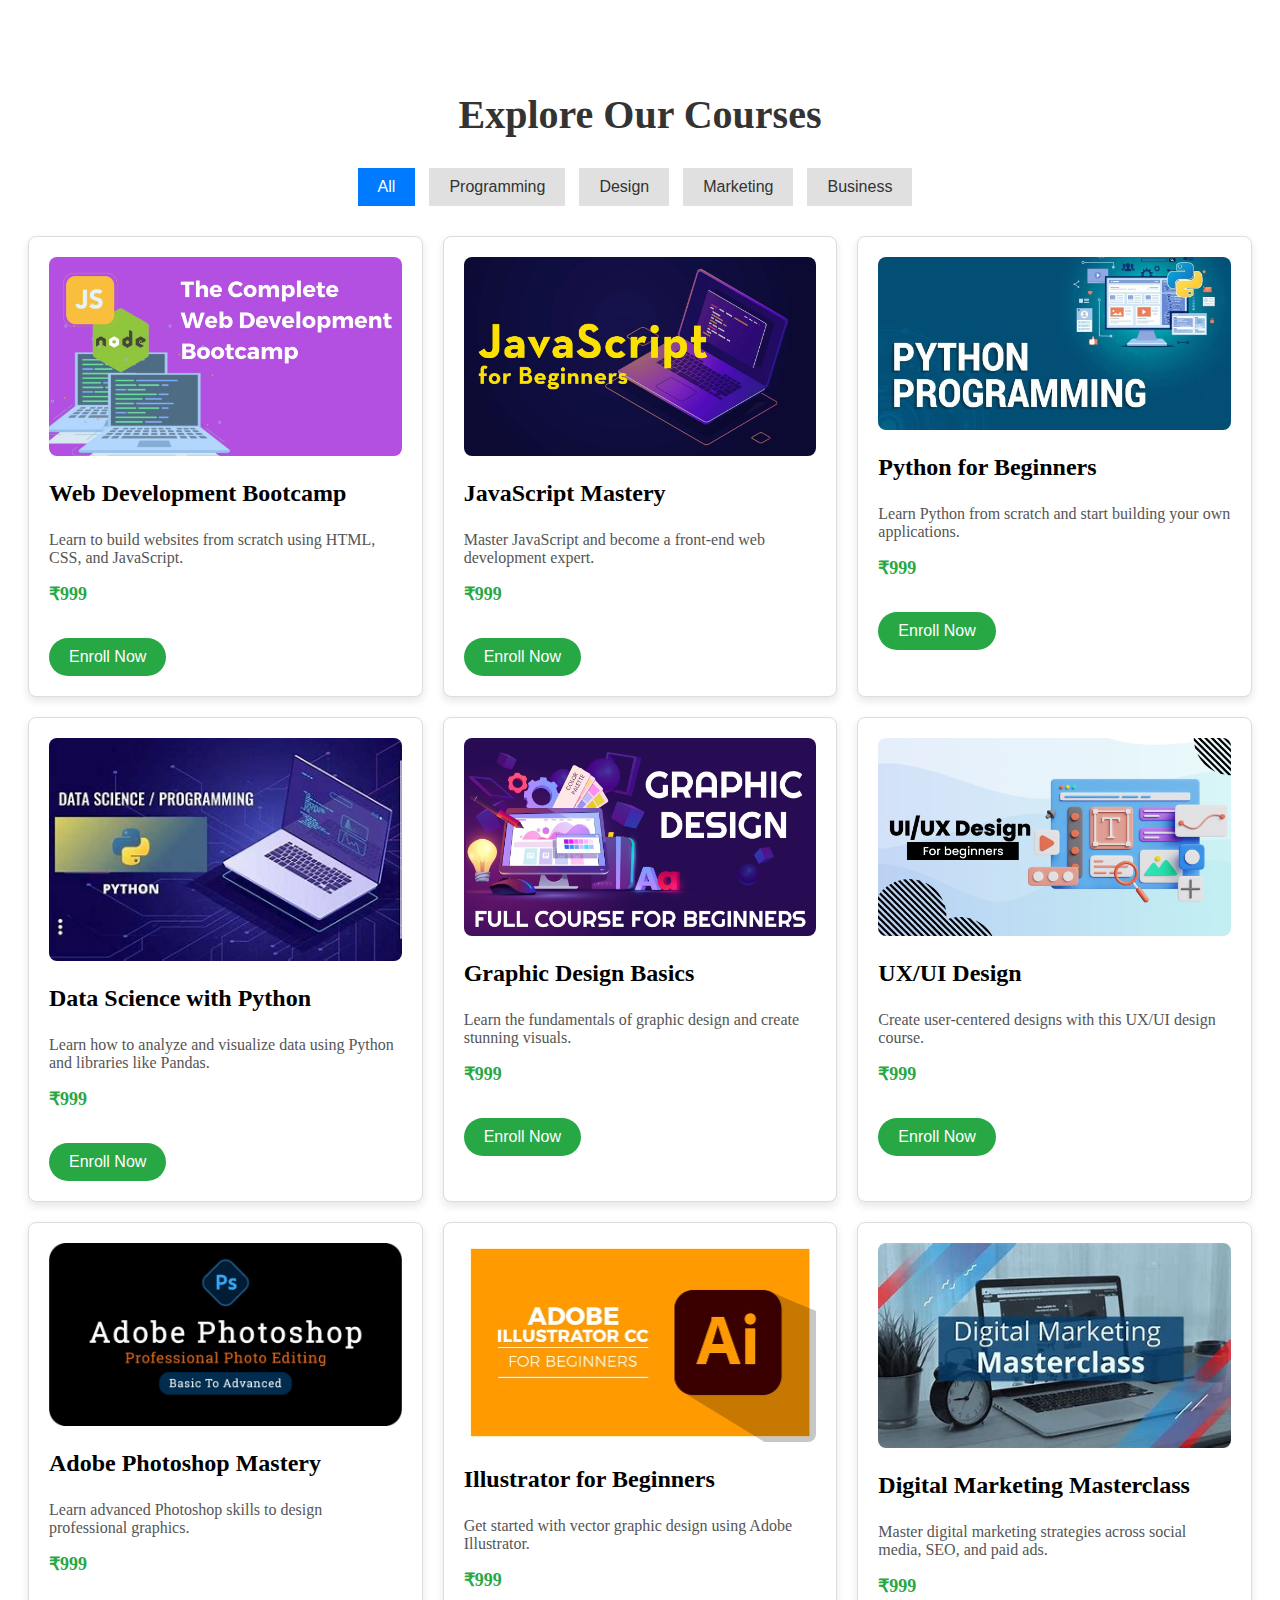
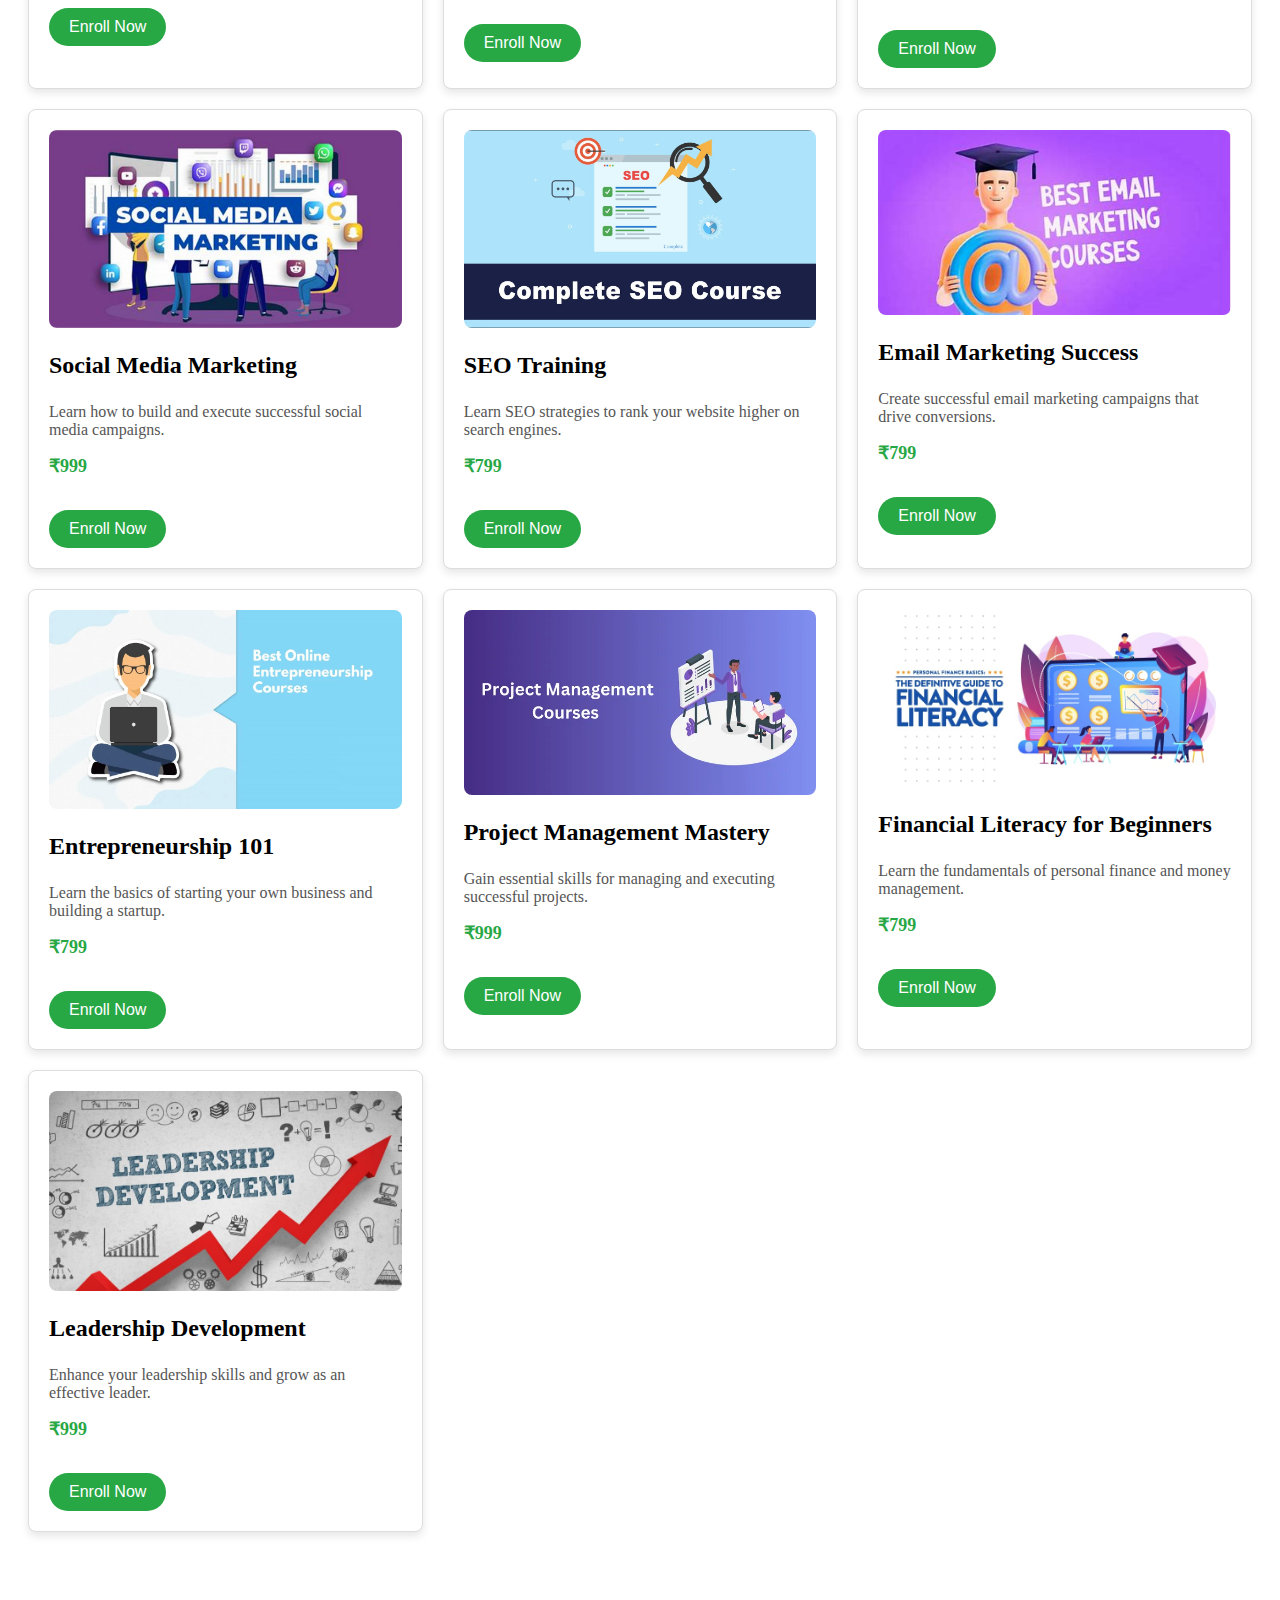
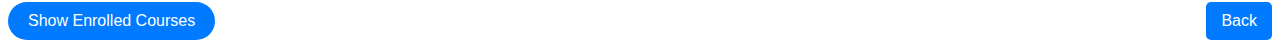
==== courses.html @ ce88dccf "Add files via upload" ====
<!DOCTYPE html>
<html lang="en">
<head>
    <meta charset="UTF-8">
    <meta name="viewport" content="width=device-width, initial-scale=1.0">
    <title>SmartCampus-Courses & Certificates</title>
    
    <link rel="stylesheet" href="./css/courser.css">
    <link rel="stylesheet" href="./css/respons.css">
    <link rel="shortcut icon" href="./icons/logo.jpg" type="image/x-icon">
</head>
<body>
    <!-- Course/Service Offering Section -->
    <section class="course-offering" id="courses">
    <!-- Heading -->
    <h2 class="course-heading">Explore Our Courses</h2>

    <!-- Category Filters -->
    <div class="category-filters">
        <button class="filter-btn active" data-filter="all">All</button>
        <button class="filter-btn" data-filter="programming">Programming</button>
        <button class="filter-btn" data-filter="design">Design</button>
        <button class="filter-btn" data-filter="marketing">Marketing</button>
        <button class="filter-btn" data-filter="business">Business</button>
    </div>

    <!-- Course Previews Grid -->
    <div class="course-grid" id="courseGrid">
        <!-- Programming Courses -->
        <div class="course-card programming">
            <img src="./img/WebDevelopmentBootcamp.jpg" alt="Course Image" class="course-image" id="courseImage">
            <h3 class="course-title">Web Development Bootcamp</h3>
            <p class="course-description">Learn to build websites from scratch using HTML, CSS, and JavaScript.</p>
            <p class="course-price">₹999</p>
            <button class="cta-primary enroll-now" onclick="enrollCourse('Web Development Bootcamp')">Enroll Now</button>
        </div>
        <div class="course-card programming">
            <img src="./img/JavaScriptMaster.jpg" alt="Course Image" class="course-image">
            <h3 class="course-title">JavaScript Mastery</h3>
            <p class="course-description">Master JavaScript and become a front-end web development expert.</p>
            <p class="course-price">₹999</p>
            <button class="cta-primary enroll-now" onclick="enrollCourse('JavaScript Mastery')">Enroll Now</button>
        </div>
        <div class="course-card programming">
            <img src="./img/PythonForBeginners.jpg" alt="Course Image" class="course-image">
            <h3 class="course-title">Python for Beginners</h3>
            <p class="course-description">Learn Python from scratch and start building your own applications.</p>
            <p class="course-price">₹999</p>
            <button class="cta-primary enroll-now" onclick="enrollCourse('Python for Beginners')">Enroll Now</button>
        </div>
        <div class="course-card programming">
            <img src="./img/DataScienceWithPython.jpg" alt="Course Image" class="course-image">
            <h3 class="course-title">Data Science with Python</h3>
            <p class="course-description">Learn how to analyze and visualize data using Python and libraries like Pandas.</p>
            <p class="course-price">₹999</p>
            <button class="cta-primary enroll-now" onclick="enrollCourse('Data Science with Python')">Enroll Now</button>
        </div>
    
        <!-- Design Courses -->
        <div class="course-card design">
            <img src="./img/GraphicDesignBasics.jpg" alt="Course Image" class="course-image">
            <h3 class="course-title">Graphic Design Basics</h3>
            <p class="course-description">Learn the fundamentals of graphic design and create stunning visuals.</p>
            <p class="course-price">₹999</p>
            <button class="cta-primary enroll-now" onclick="enrollCourse('Graphic Design Basics')">Enroll Now</button>
        </div>
        <div class="course-card design">
            <img src="./img/UXUIDesign.jpg" alt="Course Image" class="course-image">
            <h3 class="course-title">UX/UI Design</h3>
            <p class="course-description">Create user-centered designs with this UX/UI design course.</p>
            <p class="course-price">₹999</p>
            <button class="cta-primary enroll-now" onclick="enrollCourse('UX/UI Design')">Enroll Now</button>
        </div>
        <div class="course-card design">
            <img src="./img/AdobePhotoshopMastery.jpg" alt="Course Image" class="course-image">
            <h3 class="course-title">Adobe Photoshop Mastery</h3>
            <p class="course-description">Learn advanced Photoshop skills to design professional graphics.</p>
            <p class="course-price">₹999</p>
            <button class="cta-primary enroll-now" onclick="enrollCourse('Adobe Photoshop Mastery')">Enroll Now</button>
        </div>
        <div class="course-card design">
            <img src="./img/IllustratorForBeginners.jpg" alt="Course Image" class="course-image">
            <h3 class="course-title">Illustrator for Beginners</h3>
            <p class="course-description">Get started with vector graphic design using Adobe Illustrator.</p>
            <p class="course-price">₹999</p>
            <button class="cta-primary enroll-now" onclick="enrollCourse('Illustrator for Beginners')">Enroll Now</button>
        </div>
    
        <!-- Marketing Courses -->
        <div class="course-card marketing">
            <img src="./img/DigitalMarketingMasterclass.jpg" alt="Course Image" class="course-image">
            <h3 class="course-title">Digital Marketing Masterclass</h3>
            <p class="course-description">Master digital marketing strategies across social media, SEO, and paid ads.</p>
            <p class="course-price">₹999</p>
            <button class="cta-primary enroll-now" onclick="enrollCourse('Digital Marketing Masterclass')">Enroll Now</button>
        </div>
        <div class="course-card marketing">
            <img src="./img/SocialMediaMarketing.jpg" alt="Course Image" class="course-image">
            <h3 class="course-title">Social Media Marketing</h3>
            <p class="course-description">Learn how to build and execute successful social media campaigns.</p>
            <p class="course-price">₹999</p>
            <button class="cta-primary enroll-now" onclick="enrollCourse('Social Media Marketing')">Enroll Now</button>
        </div>
        <div class="course-card marketing">
            <img src="./img/SEOTraining.jpg" alt="Course Image" class="course-image">
            <h3 class="course-title">SEO Training</h3>
            <p class="course-description">Learn SEO strategies to rank your website higher on search engines.</p>
            <p class="course-price">₹799</p>
            <button class="cta-primary enroll-now" onclick="enrollCourse('SEO Training')">Enroll Now</button>
        </div>
        <div class="course-card marketing">
            <img src="./img/EmailMarketingSuccess.jpg" alt="Course Image" class="course-image">
            <h3 class="course-title">Email Marketing Success</h3>
            <p class="course-description">Create successful email marketing campaigns that drive conversions.</p>
            <p class="course-price">₹799</p>
            <button class="cta-primary enroll-now" onclick="enrollCourse('Email Marketing Success')">Enroll Now</button>
        </div>
    
        <!-- Business Courses -->
        <div class="course-card business">
            <img src="./img/Entrepreneurship101.jpg" alt="Course Image" class="course-image">
            <h3 class="course-title">Entrepreneurship 101</h3>
            <p class="course-description">Learn the basics of starting your own business and building a startup.</p>
            <p class="course-price">₹799</p>
            <button class="cta-primary enroll-now" onclick="enrollCourse('Entrepreneurship 101')">Enroll Now</button>
        </div>
        <div class="course-card business">
            <img src="./img/ProjectManagementMastery.jpg" alt="Course Image" class="course-image">
            <h3 class="course-title">Project Management Mastery</h3>
            <p class="course-description">Gain essential skills for managing and executing successful projects.</p>
            <p class="course-price">₹999</p>
            <button class="cta-primary enroll-now" onclick="enrollCourse('Project Management Mastery')">Enroll Now</button>
        </div>
        <div class="course-card business">
            <img src="./img/FinancialLiteracyForBeginners.jpg" alt="Course Image" class="course-image">
            <h3 class="course-title">Financial Literacy for Beginners</h3>
            <p class="course-description">Learn the fundamentals of personal finance and money management.</p>
            <p class="course-price">₹799</p>
            <button class="cta-primary enroll-now" onclick="enrollCourse('Financial Literacy for Beginners')">Enroll Now</button>
        </div>
        <div class="course-card business">
            <img src="./img/LeadershipDevelopment.jpg" alt="Course Image" class="course-image">
            <h3 class="course-title">Leadership Development</h3>
            <p class="course-description">Enhance your leadership skills and grow as an effective leader.</p>
            <p class="course-price">₹999</p>
            <button class="cta-primary enroll-now" onclick="enrollCourse('Leadership Development')">Enroll Now</button>
        </div>
    </div>
    </section>

    <button class="cta-primary" onclick="showEnrolledCourses()" id="showEnrolledCourses">Show Enrolled Courses</button>

    <button class="back-button" onclick="goBack()">Back</button>
    
<script>
    // JavaScript for Filter functionality(Course/Service Offering Section)
document.querySelectorAll('.filter-btn').forEach(button => {
    button.addEventListener('click', function() {
      const filter = this.dataset.filter;
      document.querySelectorAll('.filter-btn').forEach(btn => btn.classList.remove('active'));
      this.classList.add('active');
  
      // Show or hide courses based on category filter
      document.querySelectorAll('.course-card').forEach(card => {
        if (filter === 'all' || card.classList.contains(filter)) {
          card.style.display = 'block';
        } else {
          card.style.display = 'none';
        }
      });
    });
  });

let completedTasks = 0; // Track the number of completed tasks
const totalTasks = 5; // Set the total number of tasks required for a certificate
const enrolledCourses = JSON.parse(localStorage.getItem('enrolledCourses')) || []; // Retrieve enrolled courses from local storage

function enrollCourse(courseName) {
    if (!enrolledCourses.includes(courseName)) {
        enrolledCourses.push(courseName); // Add course to enrolled courses
        completedTasks++; // Increment the completed tasks count
        localStorage.setItem('enrolledCourses', JSON.stringify(enrolledCourses)); // Store enrolled courses in local storage
        alert("You have successfully enrolled in " + courseName + "!");
    } else {
        alert("You are already enrolled in " + courseName + ".");
    }

    // Check if the user has completed the required number of tasks
    if (completedTasks >= totalTasks) {
        showCertificate();
    }
}



function showEnrolledCourses() {
    window.location.href = 'enrolledCourses.html'; // Redirect to enrolled courses page
}


// Function to redirect to index.html
function goBack() {
    window.location.href = "index.html"; 
}

</script>
</body>
</html>
---- css/courser.css ----
/* General Course Offering Section Styling */
 .course-offering {
    padding: 50px 20px;
    text-align: center;
  }
  
  .course-heading {
    font-size: 2.5rem;
    font-weight: bold;
    color: #333;
    margin-bottom: 30px;
  }
  
  /* Category Filters */
  .category-filters {
    margin-bottom: 30px;
  }
  
  .filter-btn {
    font-size: 1rem;
    padding: 10px 20px;
    background-color: #e0e0e0;
    color: #333;
    border: none;
    cursor: pointer;
    margin-right: 10px;
    transition: background-color 0.3s ease;
  }
  
  .filter-btn:hover,
  .filter-btn.active {
    background-color: #007bff;
    color: white;
  }
  
  /* Course Grid Layout */
  .course-grid {
    display: grid;
    grid-template-columns: repeat(3, 1fr);
    gap: 20px;
  }
  
  .course-card {
    background-color: #fff;
    border: 1px solid #ddd;
    padding: 20px;
    border-radius: 8px;
    text-align: left;
    box-shadow: 0 4px 8px rgba(0, 0, 0, 0.1);
    transition: transform 0.3s ease, box-shadow 0.3s ease;
  }
  
  .course-card:hover {
    transform: translateY(-10px);
    box-shadow: 0 6px 15px rgba(0, 0, 0, 0.1);
  }
  
  .course-image {
    width: 100%;
    height: auto;
    border-radius: 8px;
  }
  
  .course-title {
    font-size: 1.5rem;
    font-weight: bold;
    margin-top: 20px;
  }
  
  .course-description {
    font-size: 1rem;
    color: #555;
    margin-top: 10px;
  }
  
  .course-price {
    font-size: 1.125rem;
    font-weight: bold;
    color: #28a745;
    margin-top: 10px;
  }
  
  .cta-primary.enroll-now {
    background-color: #28a745;
    color: white;
    font-size: 1rem;
    padding: 10px 20px;
    border: none;
    border-radius: 30px;
    cursor: pointer;
    margin-top: 15px;
    transition: background-color 0.3s ease;
  }
  
  .cta-primary.enroll-now:hover {
    background-color: #218838;
  }

  /* Enrolled Courses Section Styling */
  .enrolled-heading {
    font-size: 2rem;
    font-weight: bold;
    color: #333;
    margin-bottom: 20px;
  }

  .course-list {
    list-style-type: none; 
    padding: 0; 
    margin: 0; 
  }

  .course-list li {
    background-color: #f8f9fa; 
    border: 1px solid #ddd;
    border-radius: 8px;
    padding: 15px;
    margin: 10px 0; 
    font-size: 1.2rem; 
    transition: background-color 0.3s ease; 
  }

  .course-list li:hover {
    background-color: #e2e6ea; 
  }

  .cta-primary {
    background-color: #007bff; 
    color: white; 
    font-size: 1rem; 
    padding: 10px 20px; 
    border: none; 
    border-radius: 30px; 
    cursor: pointer;
    margin-top: 20px;
    transition: background-color 0.3s ease; 
  }

  .cta-primary:hover {
    background-color: #0056b3; 
  }

/* Back Button Styles */
.back-button {
  background-color: #007bff; 
  color: white; 
  border: none; 
  border-radius: 5px; 
  padding: 10px 15px;
  font-size: 16px; 
  cursor: pointer; 
  transition: background-color 0.3s ease, transform 0.2s ease; 
  float: right; 
  margin-top: 20px; 
}

.back-button:hover {
  background-color: #0056b3; 
  transform: scale(1.05); 
}

.back-button:focus {
  outline: none; 
  box-shadow: 0 0 5px rgba(0, 123, 255, 0.5); 
}
---- css/respons.css ----
/* Media Queries for Responsiveness */

/* Tablets and Below (max-width: 768px) */
/* @media screen and (max-width: 768px) { */
@media screen and (max-width: 925px) {
    /* header section  */
    .navbar {
        display: none;  /* Hide navbar on smaller screens */
    }

    .hamburger {
        display: block;  /* Show hamburger icon on small screens */
    }

    .auth-buttons {
        display: none;  /* Hide auth buttons on mobile */
    }

    .mobile-menu ul {
        flex-direction: column;
    }

    .search-bar {
        width: 150px;  /* Narrow search bar on smaller screens */
    }
    /* hero section  */
    .hero-heading {
        font-size: 2.5rem; /* Slightly smaller heading */
      }
    
      .cta-primary {
        padding: 12px 24px;
      }
    
      .cta-secondary {
        padding: 10px 20px;
      }
    
      .testimonial-slider {
        flex-direction: column;
      }
    
      .testimonial {
        max-width: 100%;
      }

      /* Features & Benefits Section */
      .features-heading {
        font-size: 2rem;
      }
    
      .features-container {
        gap: 20px;
      }
    
      .feature-item {
        width: 60%;
        padding: 15px;
      }
    
      .cta-primary {
        padding: 12px 24px;
      }

      /* Course/Service Offering Section */
      .course-heading {
        font-size: 2rem;
      }
    
      .category-filters {
        display: flex;
        justify-content: center;
        gap: 15px;
        margin-bottom: 20px;
      }
    
      .course-grid {
        grid-template-columns: repeat(2, 1fr);
      }
    
      .course-card {
        padding: 15px;
      }
    
      .cta-primary.enroll-now {
        padding: 8px 18px;
      }

      /* about us section  */
      .about-us-heading {
        font-size: 2rem;
      }
    
      .mission-statement {
        font-size: 1rem;
        margin: 0 20px 30px;
      }
    
      .vision-heading {
        font-size: 1.75rem;
      }
    
      .goals-list {
        gap: 20px;
      }
    
      .goal-icon {
        width: 25px;
        height: 25px;
      }
    
      .cta-primary {
        padding: 12px 24px;
      }
      
      /* Student Testimonials/Success Stories Section */
      .testimonials-carousel {
        flex-direction: column;
        align-items: center;
      }
    
      .testimonial-card {
        width: 90%;
        margin-bottom: 30px;
      }
    
      .testimonials-heading {
        font-size: 2rem;
      }
    
      .cta-primary.join-community {
        padding: 10px 25px;
      }

      /* Social Proof Section */
      .reviews-carousel {
        flex-direction: column;
        align-items: center;
      }
    
      .review-card {
        width: 90%;
        margin-bottom: 30px;
      }
    
      .social-proof-heading {
        font-size: 2rem;
      }
    
      .social-icon {
        font-size: 1.25rem;
        padding: 12px;
      }

      /* Blog or Resource Center Section */
      .blog-heading {
        font-size: 2rem;
      }
    
      .articles-grid {
        grid-template-columns: repeat(2, 1fr);
      }
    
      .article-title {
        font-size: 1.2rem;
      }
    
      .article-description {
        font-size: 0.9rem;
      }
    
      .cta-button {
        font-size: 1rem;
        padding: 12px 25px;
      }

      /* Call-to-Action Section */
      .cta-heading {
        font-size: 2rem;
      }
    
      .cta-button {
        font-size: 1.2rem;
        padding: 12px 25px;
      }
    
      .cta-highlight {
        font-size: 1rem;
      }
      /* Contact Us Section */
      .contact-heading {
        font-size: 2rem;
      }
    
      .contact-form {
        width: 90%;
      }
    
      .submit-button {
        font-size: 1rem;
        padding: 10px;
      }
    
      .contact-location iframe {
        width: 100%;
        height: 250px;
      }

      /* FAQs Section */
      .faqs-heading {
        font-size: 2rem;
      }
    
      .accordion-button {
        font-size: 1rem;
        padding: 15px;
      }
    
      .cta-button {
        font-size: 1rem;
        padding: 10px 25px;
      }

      /* Newsletter Sign-Up Section */
      .newsletter-heading {
        font-size: 2rem;
      }
    
      .newsletter-description {
        font-size: 1rem;
      }
    
      .newsletter-input {
        width: 250px;
      }
    
      .newsletter-button {
        font-size: 1rem;
        padding: 10px 20px;
      }

      /* Footer Section */
      .footer-content {
        flex-direction: column;
        align-items: center;
      }
    
      .footer-links,
      .footer-social,
      .footer-contact,
      .footer-security {
        width: 28%;
        margin-bottom: 20px;
        text-align: center;
      }
    
      .footer h3 {
        font-size: 1.5rem;
      }
    
      .footer ul li {
        font-size: 1.1rem;
      }
    
      .footer-bottom {
        font-size: 1rem;
      }
}

/* Small Mobile Devices (max-width: 450px) */
/* @media screen and (max-width: 450px) { */
@media screen and (max-width: 672px) {
    /* header section  */
    .logo {
        font-size: 20px;  /* Smaller logo size */
    }

    .search-bar {
        width: 130px;  /* Further reduce search bar size */
    }

    .navbar a {
        font-size: 14px;  /* Smaller navigation links */
    }

    .mobile-menu ul {
        gap: 10px;  /* Reduce gap between menu items */
    }

    .auth-buttons button {
        font-size: 12px;  /* Smaller buttons for mobile */
    }

    .hamburger span {
        font-size: 25px;  /* Smaller hamburger icon */
    }

    /* hero section  */
    .hero-heading {
        font-size: 1.8rem; 
      }
    
      .cta-primary {
        padding: 10px 20px;
      }
    
      .cta-secondary {
        padding: 8px 16px;
      }
    
      .testimonial-slider {
        flex-direction: column;
        gap: 10px;
      }
    
      .testimonial {
        max-width: 100%;
      }

      /* Features & Benefits Section */
      .feature-title {
        font-size: 1rem;
      }
      
      .features-heading {
        font-size: 1.8rem;
      }
    
      .features-container {
        gap: 15px;
        justify-content: space-evenly;
      }
    
      .feature-item {
        width: 60%;
        padding: 12px;
      }
    
      .cta-primary {
        padding: 10px 20px;
      }

      /* Course/Service Offering Section */
      .course-heading {
        font-size: 1.5rem;
      }
    
      .category-filters {
        flex-direction: column;
        align-items: center;
        margin-bottom: 20px;
      }
    
      .course-grid {
        grid-template-columns: 1fr;
      }
    
      .course-card {
        padding: 10px;
      }
    
      .cta-primary.enroll-now {
        padding: 6px 15px;
      }

      /* about us section  */
      .about-us-heading {
        font-size: 1.5rem;
      }
    
      .mission-statement {
        font-size: 0.95rem;
        margin: 0 15px 30px;
      }
    
      .vision-heading {
        font-size: 1.5rem;
      }
    
      .goals-list {
        gap: 15px;
        flex-direction: column;
        align-items: flex-start;
      }
    
      .goal-icon {
        width: 20px;
        height: 20px;
      }
    
      .cta-primary {
        padding: 10px 20px;
      }

      /* Student Testimonials/Success Stories Section */
      .testimonials-carousel {
        flex-direction: column;
        align-items: center;
      }
    
      .testimonial-card {
        width: 90%;
        margin-bottom: 20px;
      }
    
      .testimonials-heading {
        font-size: 1.75rem;
      }
    
      .cta-primary.join-community {
        padding: 8px 20px;
      }

      /* Social Proof Section */
      .reviews-carousel {
        flex-direction: column;
        align-items: center;
      }
    
      .review-card {
        width: 90%;
        margin-bottom: 20px;
      }
    
      .social-proof-heading {
        font-size: 1.75rem;
      }
    
      .social-icon {
        font-size: 1.1rem;
        padding: 10px;
      }

      /* Blog or Resource Center Section */
      .blog-heading {
        font-size: 1.5rem;
      }
    
      .articles-grid {
        grid-template-columns: 1fr;
      }
    
      .cta-button {
        font-size: 1rem;
        padding: 10px 20px;
      }

      /* Call-to-Action Section */
      .cta-heading {
        font-size: 1.7rem;
      }
    
      .cta-button {
        font-size: 1rem;
        padding: 10px 20px;
      }
    
      .cta-highlight {
        font-size: 0.9rem;
      }

      /* Contact Us Section */
      .contact-heading {
        font-size: 1.5rem;
      }
    
      .form-input {
        font-size: 0.9rem;
      }
    
      .submit-button {
        font-size: 0.9rem;
      }
    
      .contact-location iframe {
        width: 100%;
        height: 200px;
      }

      /* FAQs Section */
      .faqs-heading {
        font-size: 1.5rem;
      }
    
      .accordion-button {
        font-size: 0.9rem;
        padding: 12px;
      }
    
      .cta-button {
        font-size: 0.9rem;
        padding: 8px 20px;
      }

      /* Newsletter Sign-Up Section */
      .newsletter-heading {
        font-size: 1.5rem;
      }
    
      .newsletter-description {
        font-size: 0.9rem;
      }
    
      .newsletter-input {
        width: 200px;
      }
    
      .newsletter-button {
        font-size: 0.9rem;
        padding: 8px 15px;
      }

      /* Footer Section */
      .footer h3 {
        font-size: 1.2rem;
      }
    
      .footer ul li {
        font-size: 1rem;
      }

      .footer-links, .footer-social, .footer-contact, .footer-security {
        width: 42%;
    }
    
      .footer-social ul {
        gap: 10px;
      }
    
      .footer-social img {
        width: 20px;
        height: 20px;
      }
    
      .security-icon {
        width: 30px;
        height: 30px;
      }
    
      .footer-bottom {
        font-size: 0.9rem;
      }
}
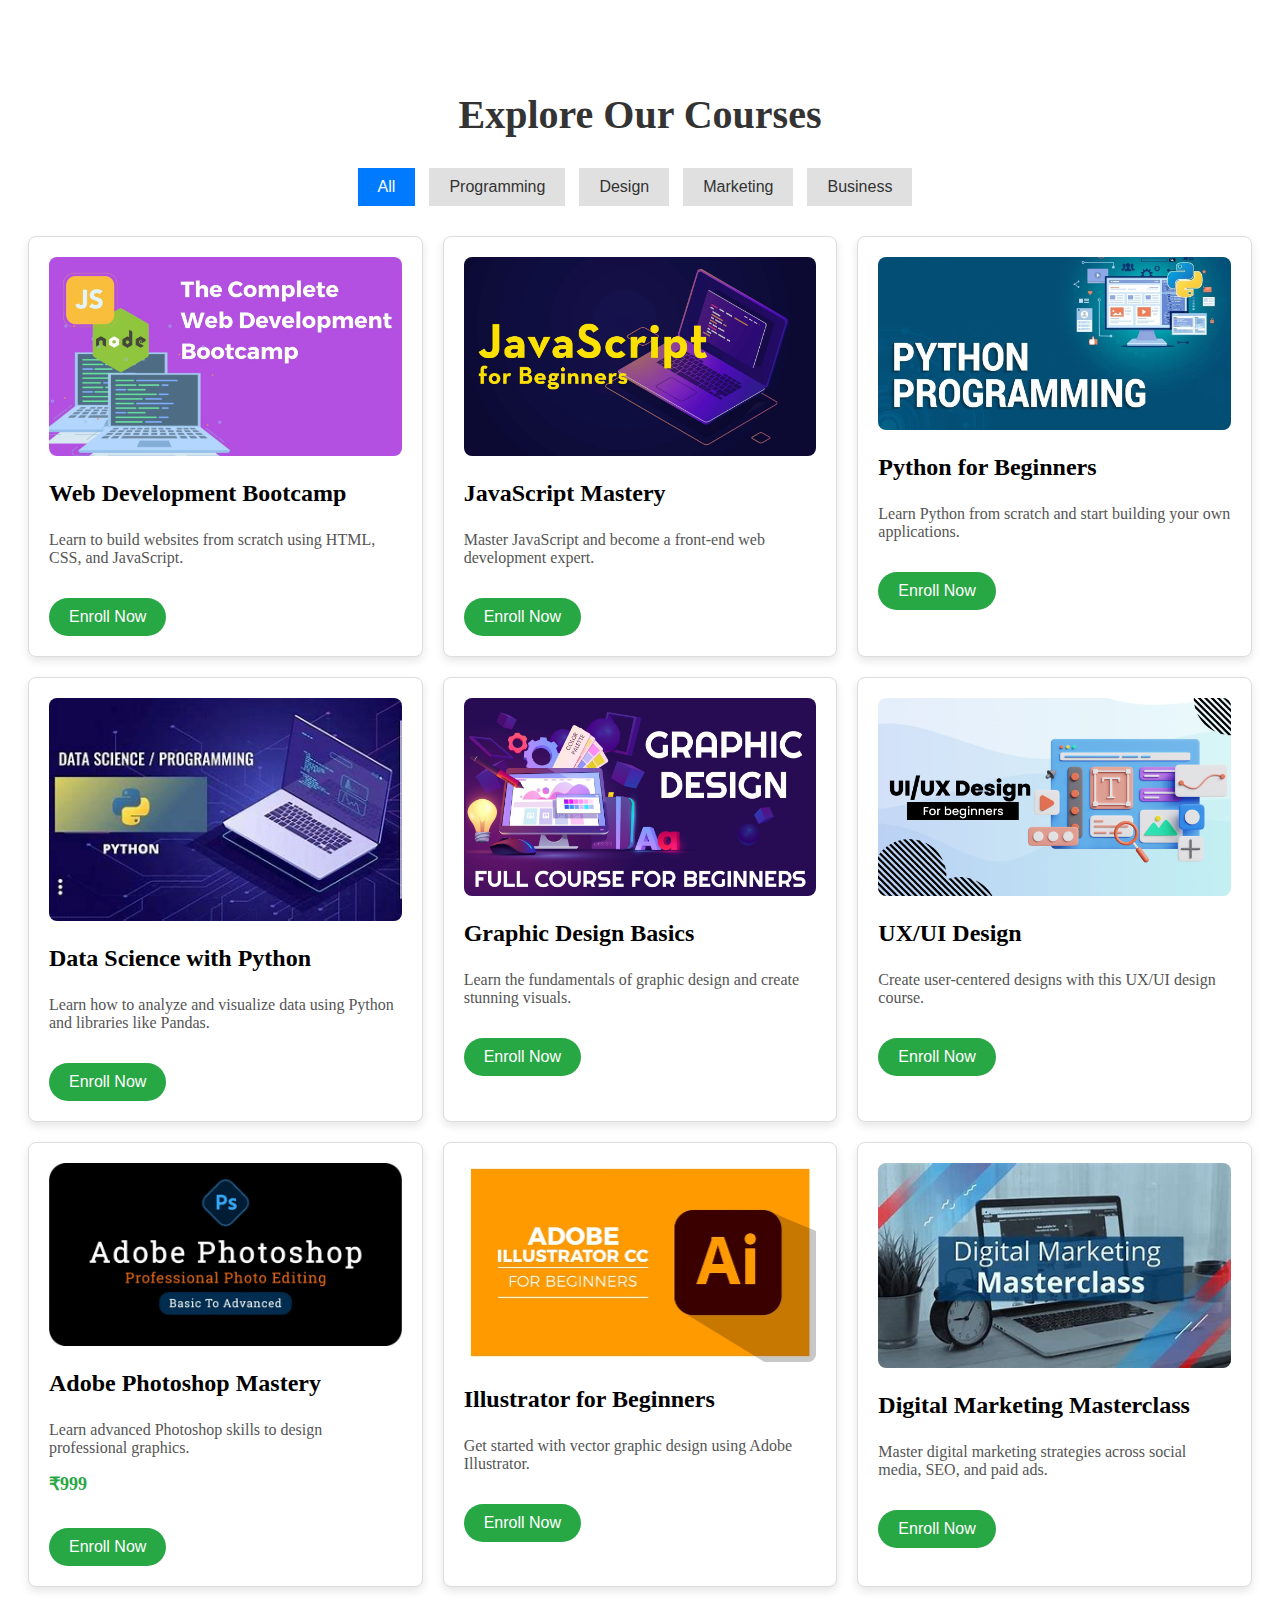
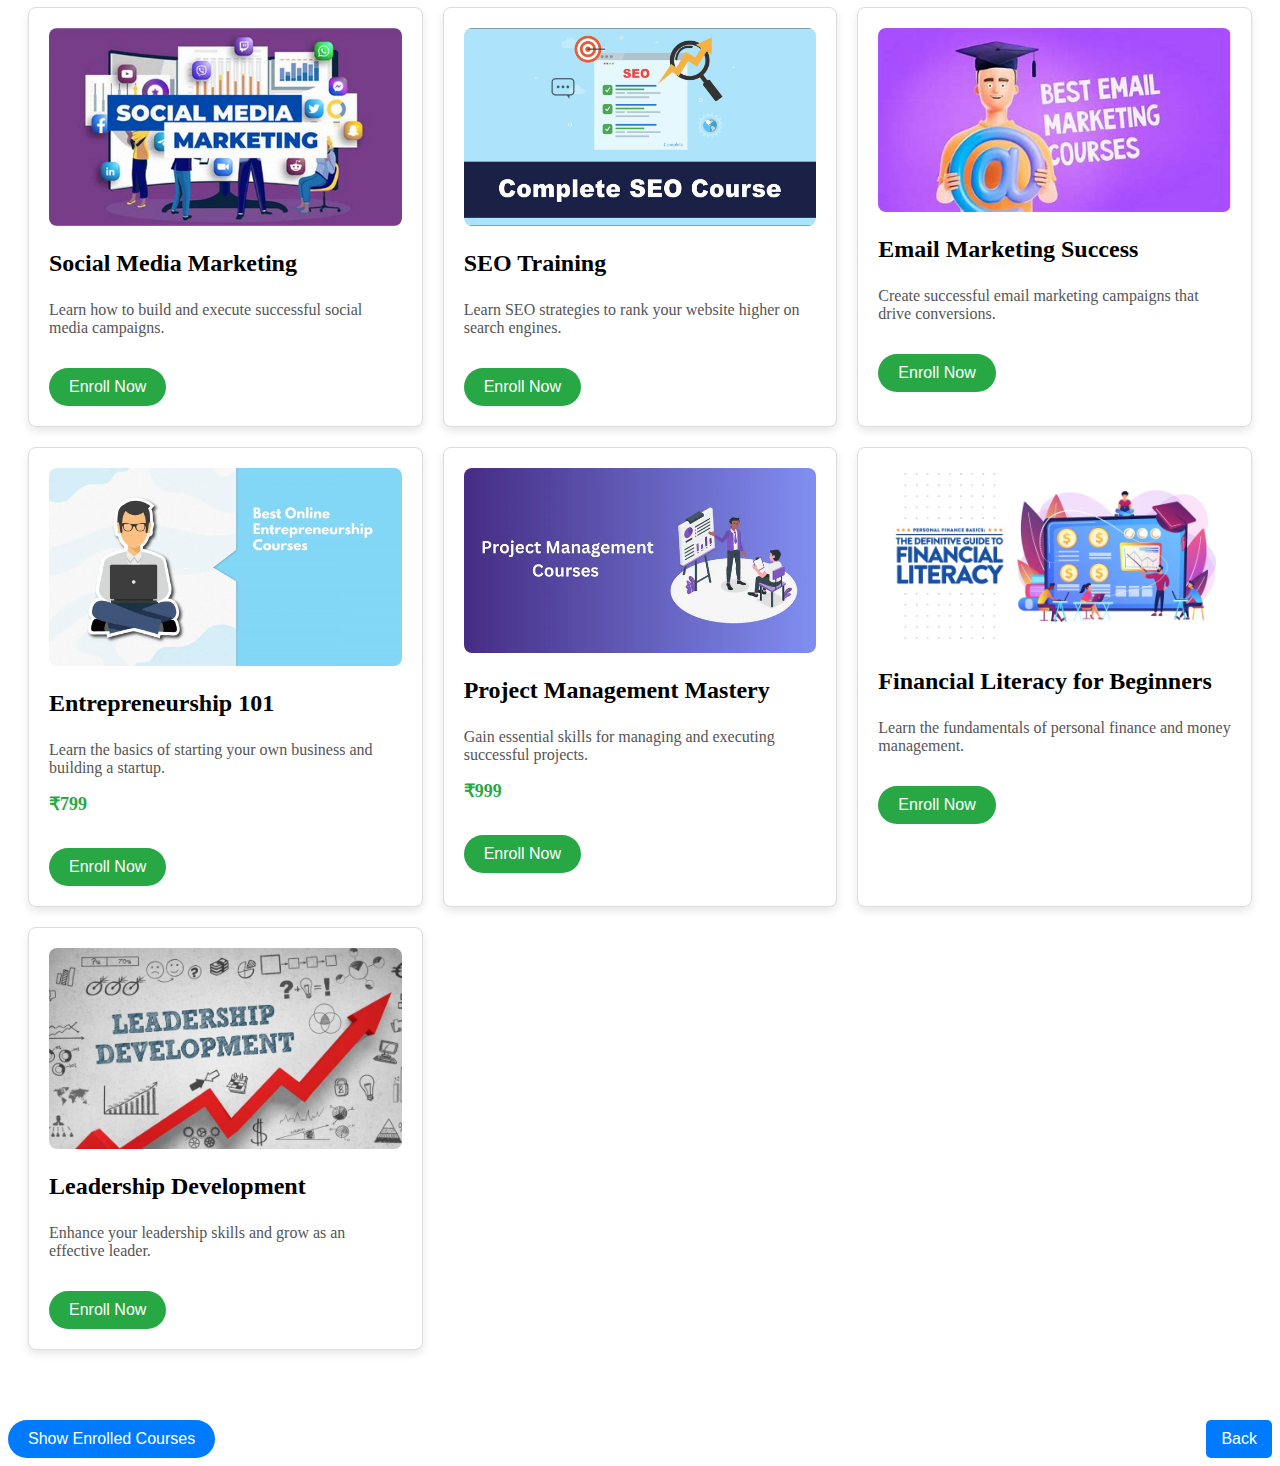
==== commit 5b90e3a9: "courses.html" ====
--- a/courses.html
+++ b/courses.html
@@ -31,28 +31,24 @@
             <img src="./img/WebDevelopmentBootcamp.jpg" alt="Course Image" class="course-image" id="courseImage">
             <h3 class="course-title">Web Development Bootcamp</h3>
             <p class="course-description">Learn to build websites from scratch using HTML, CSS, and JavaScript.</p>
-            <p class="course-price">₹999</p>
             <button class="cta-primary enroll-now" onclick="enrollCourse('Web Development Bootcamp')">Enroll Now</button>
         </div>
         <div class="course-card programming">
             <img src="./img/JavaScriptMaster.jpg" alt="Course Image" class="course-image">
             <h3 class="course-title">JavaScript Mastery</h3>
             <p class="course-description">Master JavaScript and become a front-end web development expert.</p>
-            <p class="course-price">₹999</p>
             <button class="cta-primary enroll-now" onclick="enrollCourse('JavaScript Mastery')">Enroll Now</button>
         </div>
         <div class="course-card programming">
             <img src="./img/PythonForBeginners.jpg" alt="Course Image" class="course-image">
             <h3 class="course-title">Python for Beginners</h3>
             <p class="course-description">Learn Python from scratch and start building your own applications.</p>
-            <p class="course-price">₹999</p>
             <button class="cta-primary enroll-now" onclick="enrollCourse('Python for Beginners')">Enroll Now</button>
         </div>
         <div class="course-card programming">
             <img src="./img/DataScienceWithPython.jpg" alt="Course Image" class="course-image">
             <h3 class="course-title">Data Science with Python</h3>
             <p class="course-description">Learn how to analyze and visualize data using Python and libraries like Pandas.</p>
-            <p class="course-price">₹999</p>
             <button class="cta-primary enroll-now" onclick="enrollCourse('Data Science with Python')">Enroll Now</button>
         </div>
     
@@ -61,14 +57,12 @@
             <img src="./img/GraphicDesignBasics.jpg" alt="Course Image" class="course-image">
             <h3 class="course-title">Graphic Design Basics</h3>
             <p class="course-description">Learn the fundamentals of graphic design and create stunning visuals.</p>
-            <p class="course-price">₹999</p>
             <button class="cta-primary enroll-now" onclick="enrollCourse('Graphic Design Basics')">Enroll Now</button>
         </div>
         <div class="course-card design">
             <img src="./img/UXUIDesign.jpg" alt="Course Image" class="course-image">
             <h3 class="course-title">UX/UI Design</h3>
             <p class="course-description">Create user-centered designs with this UX/UI design course.</p>
-            <p class="course-price">₹999</p>
             <button class="cta-primary enroll-now" onclick="enrollCourse('UX/UI Design')">Enroll Now</button>
         </div>
         <div class="course-card design">
@@ -82,7 +76,6 @@
             <img src="./img/IllustratorForBeginners.jpg" alt="Course Image" class="course-image">
             <h3 class="course-title">Illustrator for Beginners</h3>
             <p class="course-description">Get started with vector graphic design using Adobe Illustrator.</p>
-            <p class="course-price">₹999</p>
             <button class="cta-primary enroll-now" onclick="enrollCourse('Illustrator for Beginners')">Enroll Now</button>
         </div>
     
@@ -91,28 +84,24 @@
             <img src="./img/DigitalMarketingMasterclass.jpg" alt="Course Image" class="course-image">
             <h3 class="course-title">Digital Marketing Masterclass</h3>
             <p class="course-description">Master digital marketing strategies across social media, SEO, and paid ads.</p>
-            <p class="course-price">₹999</p>
             <button class="cta-primary enroll-now" onclick="enrollCourse('Digital Marketing Masterclass')">Enroll Now</button>
         </div>
         <div class="course-card marketing">
             <img src="./img/SocialMediaMarketing.jpg" alt="Course Image" class="course-image">
             <h3 class="course-title">Social Media Marketing</h3>
             <p class="course-description">Learn how to build and execute successful social media campaigns.</p>
-            <p class="course-price">₹999</p>
             <button class="cta-primary enroll-now" onclick="enrollCourse('Social Media Marketing')">Enroll Now</button>
         </div>
         <div class="course-card marketing">
             <img src="./img/SEOTraining.jpg" alt="Course Image" class="course-image">
             <h3 class="course-title">SEO Training</h3>
             <p class="course-description">Learn SEO strategies to rank your website higher on search engines.</p>
-            <p class="course-price">₹799</p>
             <button class="cta-primary enroll-now" onclick="enrollCourse('SEO Training')">Enroll Now</button>
         </div>
         <div class="course-card marketing">
             <img src="./img/EmailMarketingSuccess.jpg" alt="Course Image" class="course-image">
             <h3 class="course-title">Email Marketing Success</h3>
             <p class="course-description">Create successful email marketing campaigns that drive conversions.</p>
-            <p class="course-price">₹799</p>
             <button class="cta-primary enroll-now" onclick="enrollCourse('Email Marketing Success')">Enroll Now</button>
         </div>
     
@@ -135,14 +124,12 @@
             <img src="./img/FinancialLiteracyForBeginners.jpg" alt="Course Image" class="course-image">
             <h3 class="course-title">Financial Literacy for Beginners</h3>
             <p class="course-description">Learn the fundamentals of personal finance and money management.</p>
-            <p class="course-price">₹799</p>
             <button class="cta-primary enroll-now" onclick="enrollCourse('Financial Literacy for Beginners')">Enroll Now</button>
         </div>
         <div class="course-card business">
             <img src="./img/LeadershipDevelopment.jpg" alt="Course Image" class="course-image">
             <h3 class="course-title">Leadership Development</h3>
             <p class="course-description">Enhance your leadership skills and grow as an effective leader.</p>
-            <p class="course-price">₹999</p>
             <button class="cta-primary enroll-now" onclick="enrollCourse('Leadership Development')">Enroll Now</button>
         </div>
     </div>
@@ -205,4 +192,4 @@
 
 </script>
 </body>
-</html>+</html>
